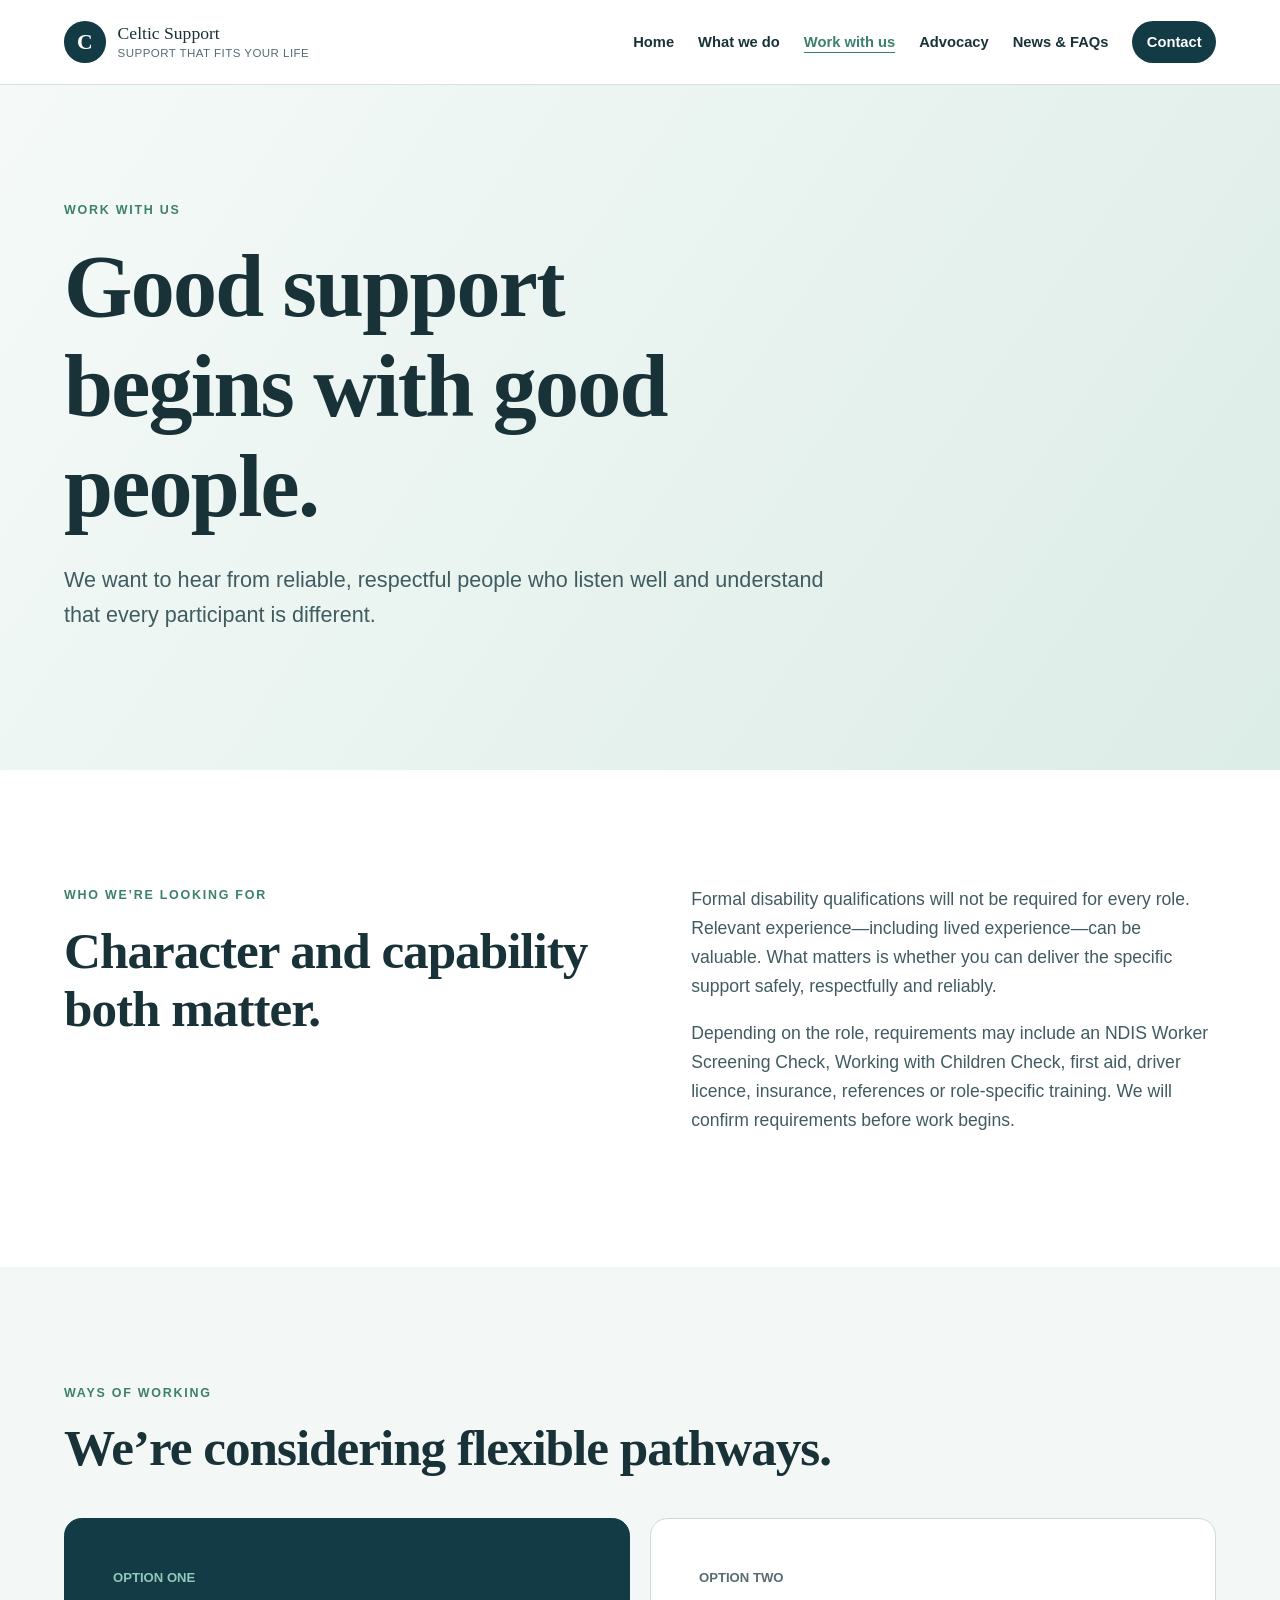
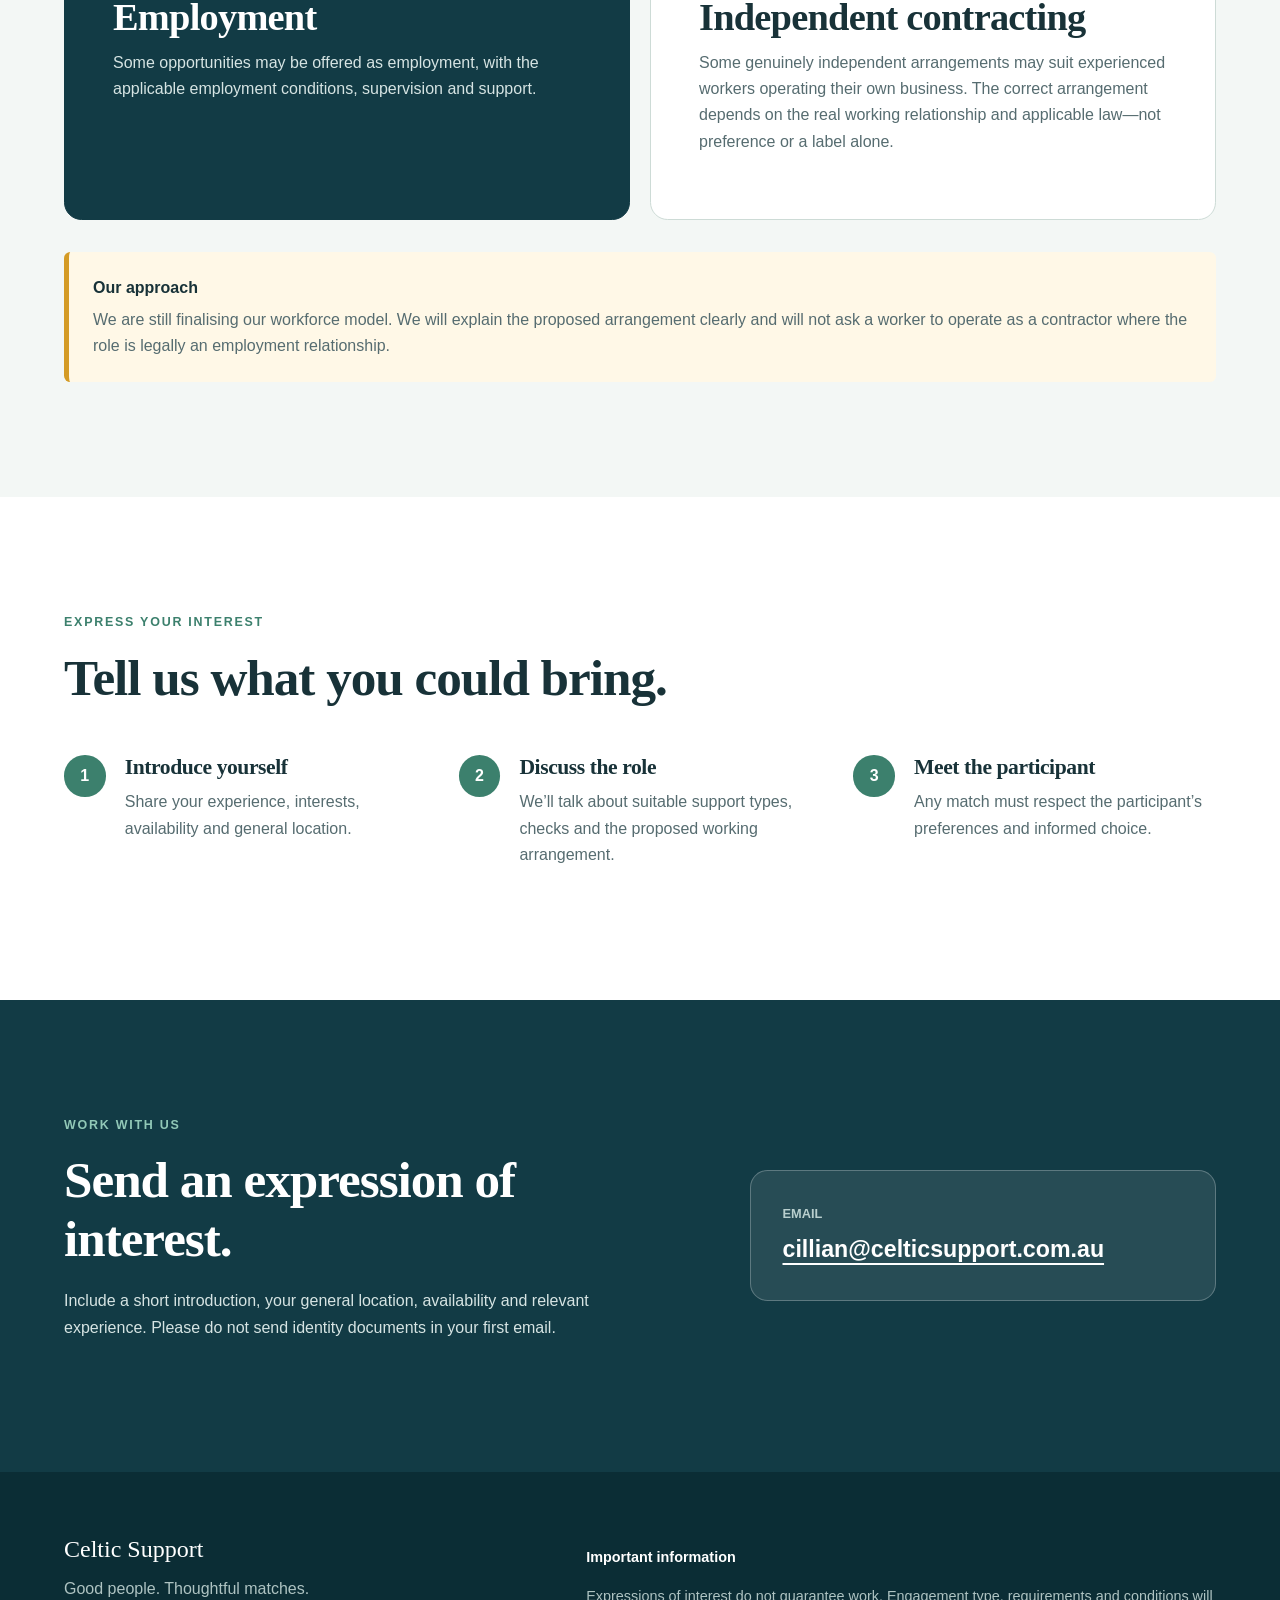
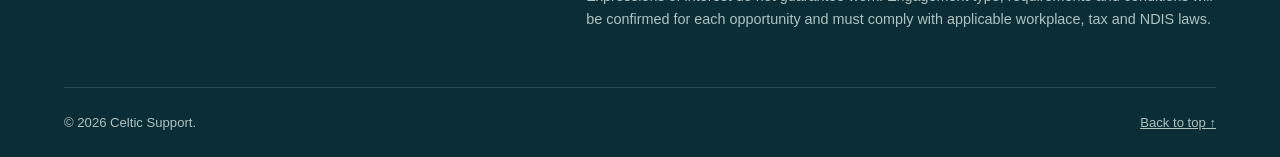
==== work-with-us.html @ fbe0ac85 "Restructure website into service pages" ====
<!doctype html><html lang="en-AU"><head><meta charset="utf-8"><meta name="viewport" content="width=device-width, initial-scale=1"><meta name="description" content="Work with Celtic Support as a disability support worker."><link rel="canonical" href="https://celticsupport.com.au/work-with-us.html"><link rel="stylesheet" href="styles.css"><title>Work With Us | Celtic Support</title></head><body>
<a class="skip-link" href="#main">Skip to main content</a><header class="site-header"><div class="container nav-wrap"><a class="brand" href="index.html"><span class="brand-mark" aria-hidden="true">C</span><span><strong>Celtic Support</strong><small>Support that fits your life</small></span></a><nav aria-label="Main navigation"><ul><li><a href="index.html">Home</a></li><li><a href="what-we-do.html">What we do</a></li><li><a aria-current="page" href="work-with-us.html">Work with us</a></li><li><a href="advocacy.html">Advocacy</a></li><li><a href="news-faq.html">News &amp; FAQs</a></li><li><a class="nav-contact" href="mailto:cillian@celticsupport.com.au?subject=Work%20with%20us">Contact</a></li></ul></nav></div></header>
<main id="main"><section class="page-hero"><div class="container"><p class="eyebrow">Work with us</p><h1>Good support begins with good people.</h1><p class="lead">We want to hear from reliable, respectful people who listen well and understand that every participant is different.</p></div></section>
<section><div class="container split"><div><p class="eyebrow">Who we’re looking for</p><h2>Character and capability both matter.</h2></div><div class="prose"><p>Formal disability qualifications will not be required for every role. Relevant experience—including lived experience—can be valuable. What matters is whether you can deliver the specific support safely, respectfully and reliably.</p><p>Depending on the role, requirements may include an NDIS Worker Screening Check, Working with Children Check, first aid, driver licence, insurance, references or role-specific training. We will confirm requirements before work begins.</p></div></div></section>
<section class="tinted"><div class="container"><p class="eyebrow">Ways of working</p><h2>We’re considering flexible pathways.</h2><div class="offer-grid"><article class="offer-card primary-offer"><p class="card-kicker">Option one</p><h3>Employment</h3><p>Some opportunities may be offered as employment, with the applicable employment conditions, supervision and support.</p></article><article class="offer-card"><p class="card-kicker">Option two</p><h3>Independent contracting</h3><p>Some genuinely independent arrangements may suit experienced workers operating their own business. The correct arrangement depends on the real working relationship and applicable law—not preference or a label alone.</p></article></div><div class="notice"><strong>Our approach</strong><p>We are still finalising our workforce model. We will explain the proposed arrangement clearly and will not ask a worker to operate as a contractor where the role is legally an employment relationship.</p></div></div></section>
<section><div class="container"><p class="eyebrow">Express your interest</p><h2>Tell us what you could bring.</h2><ol class="steps"><li><span>1</span><div><h3>Introduce yourself</h3><p>Share your experience, interests, availability and general location.</p></div></li><li><span>2</span><div><h3>Discuss the role</h3><p>We’ll talk about suitable support types, checks and the proposed working arrangement.</p></div></li><li><span>3</span><div><h3>Meet the participant</h3><p>Any match must respect the participant’s preferences and informed choice.</p></div></li></ol></div></section>
<section class="contact"><div class="container contact-inner"><div><p class="eyebrow light">Work with us</p><h2>Send an expression of interest.</h2><p>Include a short introduction, your general location, availability and relevant experience. Please do not send identity documents in your first email.</p></div><div class="contact-action"><p>Email</p><a href="mailto:cillian@celticsupport.com.au?subject=Expression%20of%20interest%20-%20support%20worker">cillian@celticsupport.com.au</a></div></div></section></main>
<footer><div class="container footer-grid"><div><a class="footer-brand" href="index.html">Celtic Support</a><p>Good people. Thoughtful matches.</p></div><div class="disclaimer"><p><strong>Important information</strong></p><p>Expressions of interest do not guarantee work. Engagement type, requirements and conditions will be confirmed for each opportunity and must comply with applicable workplace, tax and NDIS laws.</p></div></div><div class="container footer-bottom"><p>© 2026 Celtic Support.</p><a href="#main">Back to top ↑</a></div></footer></body></html>
---- styles.css ----
:root{--ink:#183238;--navy:#123b45;--deep:#0b2d35;--green:#3c806d;--mint:#dcece6;--pale:#f3f7f5;--white:#fff;--line:#cddbd6;--muted:#566c70;--max:72rem;--radius:1.1rem;--shadow:0 18px 50px rgba(11,45,53,.12)}
*{box-sizing:border-box}html{scroll-behavior:smooth;scroll-padding-top:6rem}body{margin:0;color:var(--ink);background:var(--white);font-family:Arial,"Helvetica Neue",sans-serif;font-size:1rem;line-height:1.65}a{color:inherit}h1,h2,h3,p{margin-top:0}h1,h2,h3{font-family:Georgia,"Times New Roman",serif;line-height:1.14;letter-spacing:-.02em}h1{max-width:13ch;font-size:clamp(2.65rem,7vw,5.5rem);margin-bottom:1.5rem}h2{font-size:clamp(2rem,4vw,3.4rem);margin-bottom:1.25rem}h3{font-size:1.35rem;margin-bottom:.6rem}.container{width:min(calc(100% - 2.5rem),var(--max));margin-inline:auto}.skip-link{position:fixed;z-index:100;top:.75rem;left:.75rem;padding:.7rem 1rem;background:var(--white);color:var(--deep);border:2px solid var(--deep);transform:translateY(-180%)}.skip-link:focus{transform:none}.site-header{position:sticky;top:0;z-index:20;background:rgba(255,255,255,.96);border-bottom:1px solid rgba(205,219,214,.8)}.nav-wrap{min-height:5.25rem;display:flex;align-items:center;justify-content:space-between;gap:2rem}.brand{display:flex;align-items:center;gap:.75rem;text-decoration:none;line-height:1.15}.brand-mark{display:grid;place-items:center;width:2.6rem;height:2.6rem;color:var(--white);background:var(--navy);border-radius:50%;font:bold 1.35rem Georgia,serif}.brand strong{display:block;font:1.1rem Georgia,serif}.brand small{display:block;margin-top:.18rem;color:var(--muted);font-size:.72rem;letter-spacing:.04em;text-transform:uppercase}.site-header ul{display:flex;align-items:center;gap:1.5rem;padding:0;margin:0;list-style:none}.site-header nav a{text-decoration:none;font-size:.92rem;font-weight:700}.site-header nav a:hover{text-decoration:underline;text-underline-offset:.3em}.nav-contact{display:inline-block;padding:.55rem .9rem;color:var(--white);background:var(--navy);border-radius:2rem}.hero{position:relative;overflow:hidden;padding:clamp(5rem,10vw,8.5rem) 0;background:linear-gradient(125deg,#f5faf8 0%,#edf6f2 55%,#dcece6 100%)}.hero:after{content:"";position:absolute;width:22rem;height:22rem;right:-8rem;top:-9rem;border:4rem solid rgba(60,128,109,.12);border-radius:50%}.hero-grid{position:relative;z-index:1;display:grid;grid-template-columns:minmax(0,1.55fr) minmax(17rem,.75fr);align-items:end;gap:clamp(3rem,8vw,7rem)}.eyebrow{margin-bottom:1rem;color:var(--green);font-size:.78rem;font-weight:800;letter-spacing:.14em;text-transform:uppercase}.lead{max-width:42rem;font-size:clamp(1.12rem,2vw,1.35rem);color:#405c61}.actions{display:flex;align-items:center;gap:1.5rem;flex-wrap:wrap;margin-top:2rem}.button{display:inline-block;padding:.9rem 1.25rem;color:var(--white);background:var(--navy);border:2px solid var(--navy);border-radius:.35rem;text-decoration:none;font-weight:700}.button:hover{background:var(--deep)}.text-link{font-weight:700;text-underline-offset:.3em}.hero-card{padding:2rem;background:var(--white);border-top:5px solid var(--green);border-radius:var(--radius);box-shadow:var(--shadow)}.hero-card h2{font-size:1.85rem}.card-kicker{margin-bottom:.5rem;color:var(--muted);font-size:.82rem;font-weight:700;text-transform:uppercase}.check-list{padding:0;margin:1.25rem 0 0;list-style:none}.check-list li{position:relative;padding:.8rem 0 .8rem 1.8rem;border-top:1px solid var(--line)}.check-list li:before{content:"✓";position:absolute;left:0;color:var(--green);font-weight:900}section{padding:clamp(4.5rem,9vw,7.5rem) 0}.split{display:grid;grid-template-columns:1fr 1fr;gap:clamp(3rem,8vw,7rem)}.prose{font-size:1.1rem;color:#415b60}.tinted{background:var(--pale)}.section-intro{max-width:43rem;color:var(--muted);font-size:1.08rem}.card-grid{display:grid;grid-template-columns:repeat(3,1fr);gap:1.1rem;margin-top:2.5rem}.service-card{min-height:15rem;padding:1.6rem;background:var(--white);border:1px solid var(--line);border-radius:.7rem}.service-card .number{display:block;margin-bottom:2.2rem;color:var(--green);font-size:.78rem;font-weight:800}.service-card p{margin:0;color:var(--muted)}.steps{display:grid;grid-template-columns:repeat(3,1fr);gap:2rem;padding:0;margin:3rem 0 0;list-style:none}.steps li{display:flex;gap:1.2rem}.steps li>span{display:grid;place-items:center;flex:0 0 2.6rem;height:2.6rem;color:var(--white);background:var(--green);border-radius:50%;font-weight:800}.steps p{color:var(--muted)}.faq-layout{display:grid;grid-template-columns:.7fr 1.3fr;gap:clamp(3rem,8vw,7rem)}details{border-top:1px solid var(--line)}details:last-child{border-bottom:1px solid var(--line)}summary{position:relative;padding:1.35rem 3rem 1.35rem 0;cursor:pointer;font-weight:800;list-style:none}summary::-webkit-details-marker{display:none}summary:after{content:"+";position:absolute;right:.3rem;top:1rem;color:var(--green);font-size:1.6rem;font-weight:400}details[open] summary:after{content:"–"}details p{padding:0 2rem 1.4rem 0;color:var(--muted)}.contact{color:var(--white);background:var(--navy)}.contact-inner{display:grid;grid-template-columns:1fr .8fr;align-items:center;gap:clamp(3rem,8vw,7rem)}.contact-inner>div:first-child p:last-child{max-width:39rem;color:#d6e4e3}.eyebrow.light{color:#91c8b7}.contact-action{padding:2rem;background:rgba(255,255,255,.09);border:1px solid rgba(255,255,255,.25);border-radius:var(--radius)}.contact-action p{margin-bottom:.35rem;color:#b9cfce;font-size:.8rem;font-weight:700;text-transform:uppercase}.contact-action a{display:block;overflow-wrap:anywhere;font-size:clamp(1.05rem,2.5vw,1.45rem);font-weight:800;text-underline-offset:.25em}.contact-action small{display:block;margin-top:1rem;color:#b9cfce}footer{padding:4rem 0 1.5rem;color:#dbe8e7;background:var(--deep)}.footer-grid{display:grid;grid-template-columns:.8fr 1.2fr;gap:clamp(3rem,8vw,7rem)}.footer-brand{color:var(--white);font:1.5rem Georgia,serif;text-decoration:none}.footer-grid p{margin-top:.65rem;color:#aec3c2}.disclaimer{font-size:.9rem}.disclaimer p:first-child{color:var(--white)}.footer-bottom{display:flex;justify-content:space-between;gap:2rem;padding-top:1.5rem;margin-top:2.5rem;border-top:1px solid rgba(255,255,255,.15);font-size:.82rem;color:#aec3c2}.footer-bottom p{margin:0}
:focus-visible{outline:3px solid #e3a72f;outline-offset:4px}@media (max-width:58rem){.nav-wrap{align-items:flex-start;flex-direction:column;padding:1rem 0}.site-header{position:relative}.site-header ul{gap:.45rem 1rem;flex-wrap:wrap}.nav-contact{padding:0;color:var(--ink);background:none}.hero-grid,.split,.faq-layout,.contact-inner,.footer-grid{grid-template-columns:1fr}.card-grid{grid-template-columns:repeat(2,1fr)}.steps{grid-template-columns:1fr;gap:1.4rem}}@media (max-width:38rem){.container{width:min(calc(100% - 1.5rem),var(--max))}.site-header nav a{font-size:.85rem}.brand small{display:none}.hero{padding-top:4rem}.card-grid{grid-template-columns:1fr}.service-card{min-height:0}.actions{align-items:flex-start;flex-direction:column}.button{width:100%;text-align:center}.footer-bottom{align-items:flex-start;flex-direction:column}}@media (prefers-reduced-motion:reduce){html{scroll-behavior:auto}}@media print{.site-header,.actions,.contact,footer{display:none}.hero,section{padding:2rem 0;background:#fff}.hero-grid,.split,.faq-layout{display:block}.hero-card{box-shadow:none}details{display:block}details p{display:block}.card-grid{grid-template-columns:repeat(2,1fr)}}
.secondary-card{background:var(--mint);border-color:#a8c9bd}.secondary-card .number{letter-spacing:.08em;text-transform:uppercase}
.site-header nav a[aria-current="page"]{color:var(--green);text-decoration:underline;text-underline-offset:.35em}.page-hero{padding:clamp(4.5rem,9vw,7.5rem) 0;background:linear-gradient(125deg,#f5faf8,#dcece6)}.page-hero h1{max-width:15ch}.page-hero .lead{max-width:48rem}.offer-grid{display:grid;grid-template-columns:repeat(2,1fr);gap:1.25rem;margin-top:2.5rem}.offer-card{padding:clamp(1.75rem,4vw,3rem);background:var(--white);border:1px solid var(--line);border-radius:var(--radius)}.offer-card h3{font-size:clamp(1.8rem,3vw,2.5rem)}.offer-card p:not(.card-kicker){color:var(--muted)}.primary-offer{color:var(--white);background:var(--navy);border-color:var(--navy)}.primary-offer p:not(.card-kicker){color:#d6e4e3}.primary-offer .card-kicker{color:#91c8b7}.notice{margin-top:2rem;padding:1.4rem 1.5rem;background:#fff8e7;border-left:5px solid #d49b25;border-radius:.4rem}.notice p{margin:.35rem 0 0;color:var(--muted)}.price-panel{padding:clamp(1.75rem,4vw,2.75rem);background:var(--white);border-top:5px solid var(--green);border-radius:var(--radius);box-shadow:var(--shadow)}.price-panel p{color:var(--muted)}.news-card{max-width:52rem;padding:clamp(2rem,5vw,4rem);background:var(--pale);border-left:6px solid var(--green);border-radius:var(--radius)}.news-card h2{font-size:clamp(1.8rem,4vw,2.8rem)}@media(max-width:58rem){.offer-grid{grid-template-columns:1fr}}
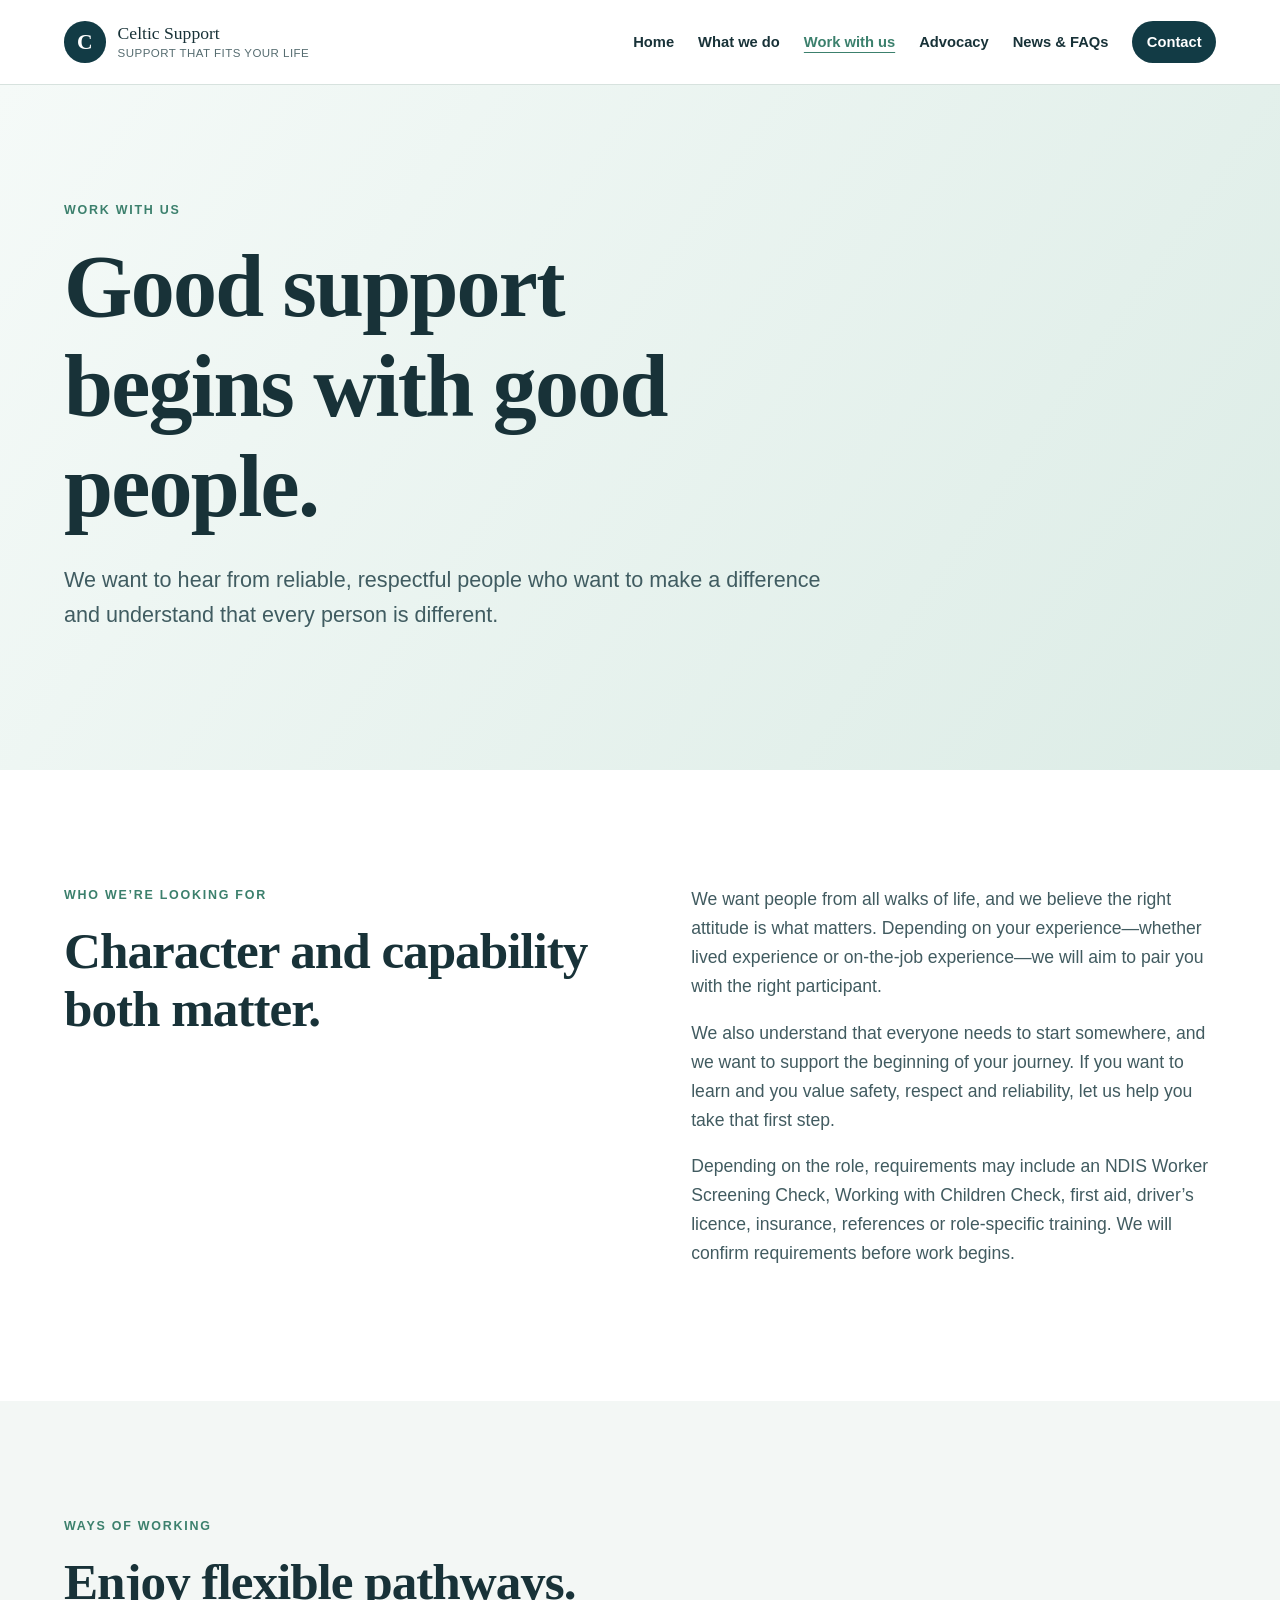
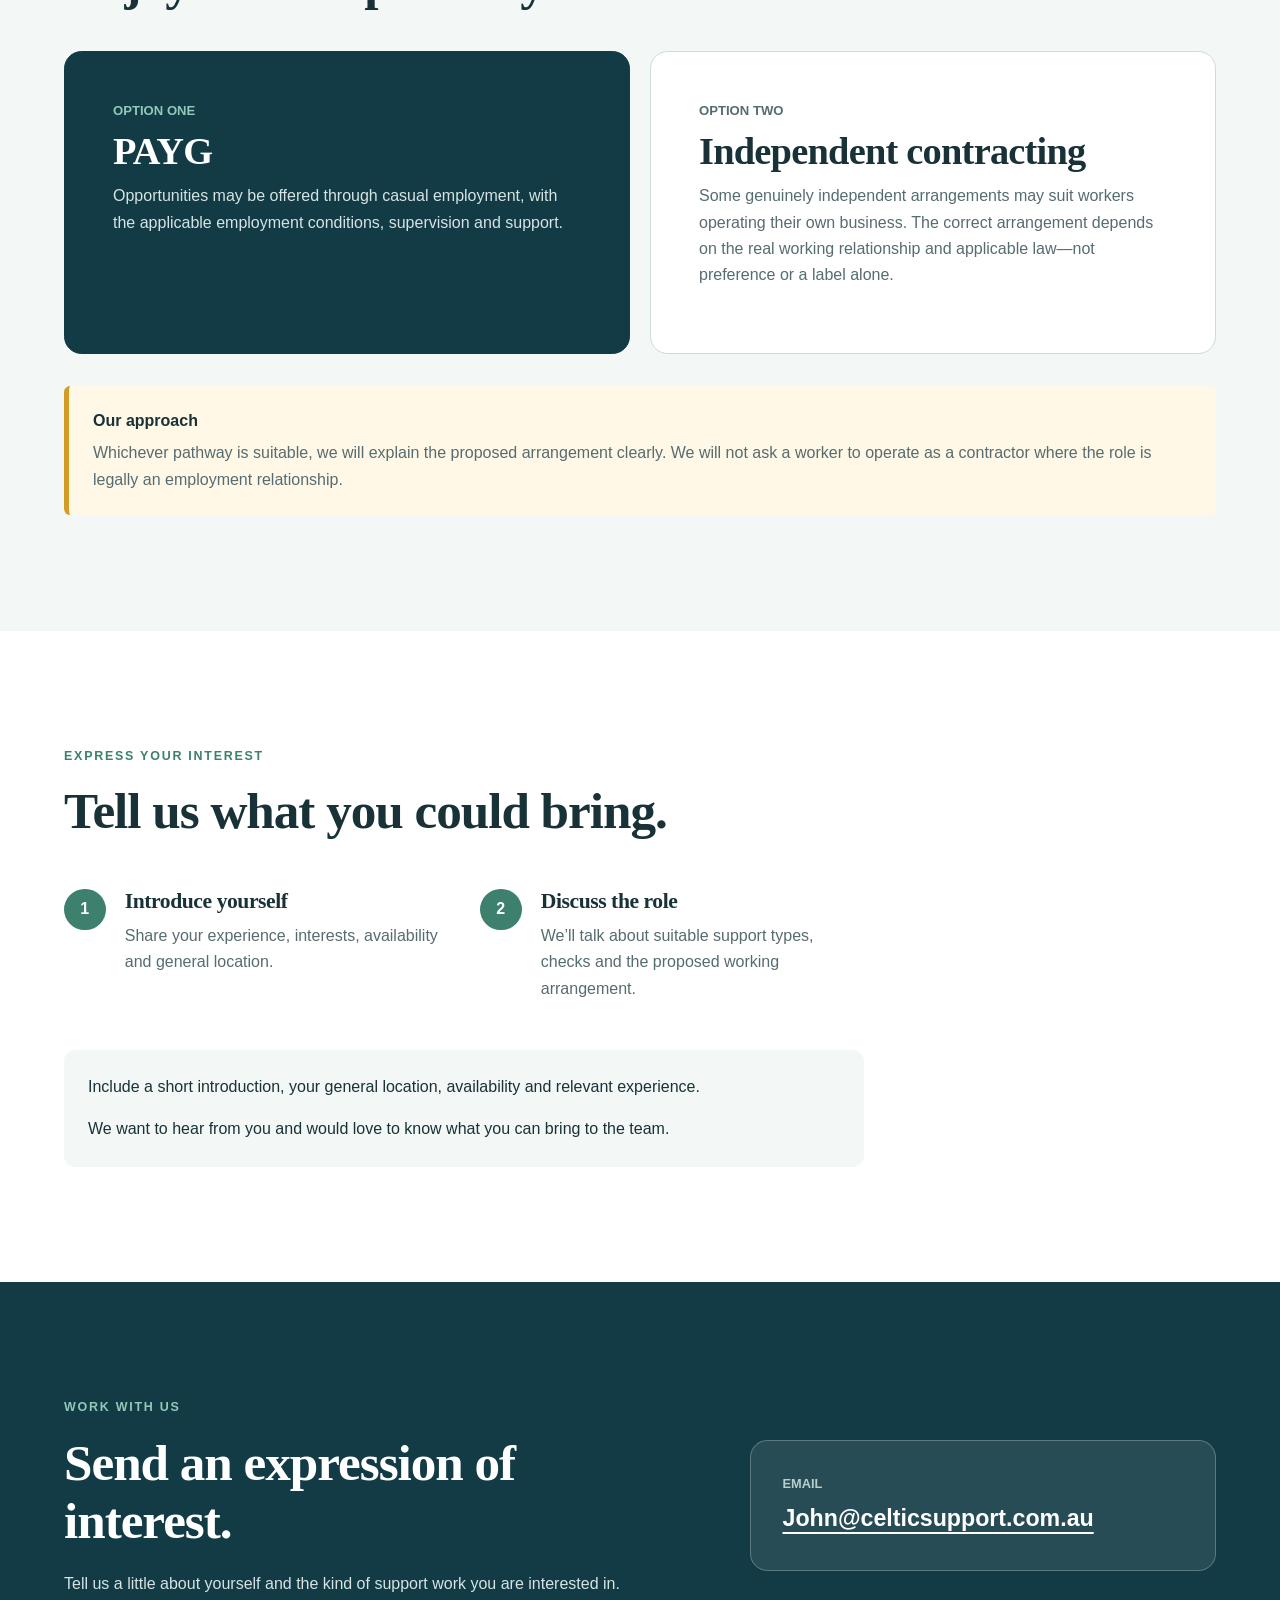
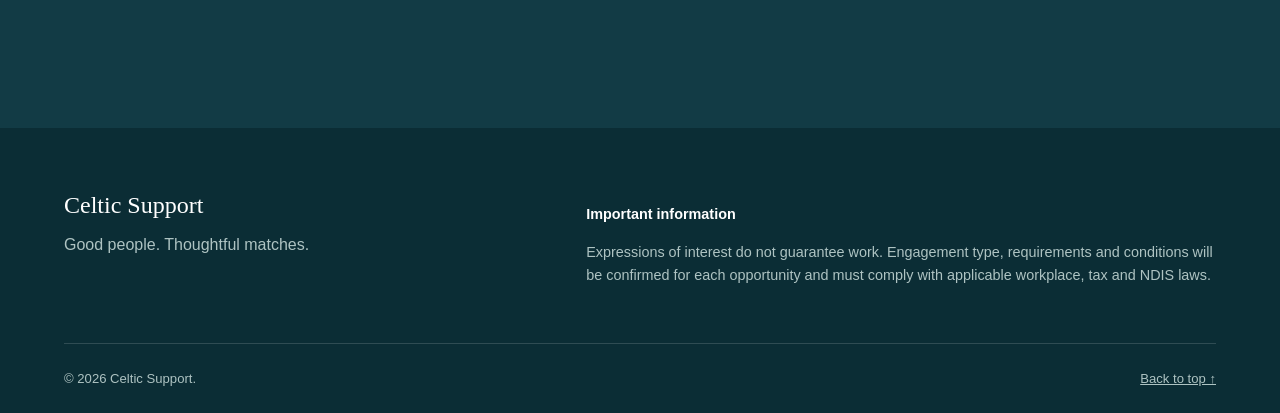
==== commit 208d5cfc: "Update Work With Us page" ====
--- a/work-with-us.html
+++ b/work-with-us.html
@@ -1,8 +1,8 @@
 <!doctype html><html lang="en-AU"><head><meta charset="utf-8"><meta name="viewport" content="width=device-width, initial-scale=1"><meta name="description" content="Work with Celtic Support as a disability support worker."><link rel="canonical" href="https://celticsupport.com.au/work-with-us.html"><link rel="stylesheet" href="styles.css"><title>Work With Us | Celtic Support</title></head><body>
-<a class="skip-link" href="#main">Skip to main content</a><header class="site-header"><div class="container nav-wrap"><a class="brand" href="index.html"><span class="brand-mark" aria-hidden="true">C</span><span><strong>Celtic Support</strong><small>Support that fits your life</small></span></a><nav aria-label="Main navigation"><ul><li><a href="index.html">Home</a></li><li><a href="what-we-do.html">What we do</a></li><li><a aria-current="page" href="work-with-us.html">Work with us</a></li><li><a href="advocacy.html">Advocacy</a></li><li><a href="news-faq.html">News &amp; FAQs</a></li><li><a class="nav-contact" href="mailto:cillian@celticsupport.com.au?subject=Work%20with%20us">Contact</a></li></ul></nav></div></header>
-<main id="main"><section class="page-hero"><div class="container"><p class="eyebrow">Work with us</p><h1>Good support begins with good people.</h1><p class="lead">We want to hear from reliable, respectful people who listen well and understand that every participant is different.</p></div></section>
-<section><div class="container split"><div><p class="eyebrow">Who we’re looking for</p><h2>Character and capability both matter.</h2></div><div class="prose"><p>Formal disability qualifications will not be required for every role. Relevant experience—including lived experience—can be valuable. What matters is whether you can deliver the specific support safely, respectfully and reliably.</p><p>Depending on the role, requirements may include an NDIS Worker Screening Check, Working with Children Check, first aid, driver licence, insurance, references or role-specific training. We will confirm requirements before work begins.</p></div></div></section>
-<section class="tinted"><div class="container"><p class="eyebrow">Ways of working</p><h2>We’re considering flexible pathways.</h2><div class="offer-grid"><article class="offer-card primary-offer"><p class="card-kicker">Option one</p><h3>Employment</h3><p>Some opportunities may be offered as employment, with the applicable employment conditions, supervision and support.</p></article><article class="offer-card"><p class="card-kicker">Option two</p><h3>Independent contracting</h3><p>Some genuinely independent arrangements may suit experienced workers operating their own business. The correct arrangement depends on the real working relationship and applicable law—not preference or a label alone.</p></article></div><div class="notice"><strong>Our approach</strong><p>We are still finalising our workforce model. We will explain the proposed arrangement clearly and will not ask a worker to operate as a contractor where the role is legally an employment relationship.</p></div></div></section>
-<section><div class="container"><p class="eyebrow">Express your interest</p><h2>Tell us what you could bring.</h2><ol class="steps"><li><span>1</span><div><h3>Introduce yourself</h3><p>Share your experience, interests, availability and general location.</p></div></li><li><span>2</span><div><h3>Discuss the role</h3><p>We’ll talk about suitable support types, checks and the proposed working arrangement.</p></div></li><li><span>3</span><div><h3>Meet the participant</h3><p>Any match must respect the participant’s preferences and informed choice.</p></div></li></ol></div></section>
-<section class="contact"><div class="container contact-inner"><div><p class="eyebrow light">Work with us</p><h2>Send an expression of interest.</h2><p>Include a short introduction, your general location, availability and relevant experience. Please do not send identity documents in your first email.</p></div><div class="contact-action"><p>Email</p><a href="mailto:cillian@celticsupport.com.au?subject=Expression%20of%20interest%20-%20support%20worker">cillian@celticsupport.com.au</a></div></div></section></main>
+<a class="skip-link" href="#main">Skip to main content</a><header class="site-header"><div class="container nav-wrap"><a class="brand" href="index.html"><span class="brand-mark" aria-hidden="true">C</span><span><strong>Celtic Support</strong><small>Support that fits your life</small></span></a><nav aria-label="Main navigation"><ul><li><a href="index.html">Home</a></li><li><a href="what-we-do.html">What we do</a></li><li><a aria-current="page" href="work-with-us.html">Work with us</a></li><li><a href="advocacy.html">Advocacy</a></li><li><a href="news-faq.html">News &amp; FAQs</a></li><li><a class="nav-contact" href="mailto:John@celticsupport.com.au?subject=Work%20with%20us">Contact</a></li></ul></nav></div></header>
+<main id="main"><section class="page-hero"><div class="container"><p class="eyebrow">Work with us</p><h1>Good support begins with good people.</h1><p class="lead">We want to hear from reliable, respectful people who want to make a difference and understand that every person is different.</p></div></section>
+<section><div class="container split"><div><p class="eyebrow">Who we’re looking for</p><h2>Character and capability both matter.</h2></div><div class="prose"><p>We want people from all walks of life, and we believe the right attitude is what matters. Depending on your experience—whether lived experience or on-the-job experience—we will aim to pair you with the right participant.</p><p>We also understand that everyone needs to start somewhere, and we want to support the beginning of your journey. If you want to learn and you value safety, respect and reliability, let us help you take that first step.</p><p>Depending on the role, requirements may include an NDIS Worker Screening Check, Working with Children Check, first aid, driver’s licence, insurance, references or role-specific training. We will confirm requirements before work begins.</p></div></div></section>
+<section class="tinted"><div class="container"><p class="eyebrow">Ways of working</p><h2>Enjoy flexible pathways.</h2><div class="offer-grid"><article class="offer-card primary-offer"><p class="card-kicker">Option one</p><h3>PAYG</h3><p>Opportunities may be offered through casual employment, with the applicable employment conditions, supervision and support.</p></article><article class="offer-card"><p class="card-kicker">Option two</p><h3>Independent contracting</h3><p>Some genuinely independent arrangements may suit workers operating their own business. The correct arrangement depends on the real working relationship and applicable law—not preference or a label alone.</p></article></div><div class="notice"><strong>Our approach</strong><p>Whichever pathway is suitable, we will explain the proposed arrangement clearly. We will not ask a worker to operate as a contractor where the role is legally an employment relationship.</p></div></div></section>
+<section><div class="container"><p class="eyebrow">Express your interest</p><h2>Tell us what you could bring.</h2><ol class="steps two-steps"><li><span>1</span><div><h3>Introduce yourself</h3><p>Share your experience, interests, availability and general location.</p></div></li><li><span>2</span><div><h3>Discuss the role</h3><p>We’ll talk about suitable support types, checks and the proposed working arrangement.</p></div></li></ol><div class="interest-copy"><p>Include a short introduction, your general location, availability and relevant experience.</p><p>We want to hear from you and would love to know what you can bring to the team.</p></div></div></section>
+<section class="contact"><div class="container contact-inner"><div><p class="eyebrow light">Work with us</p><h2>Send an expression of interest.</h2><p>Tell us a little about yourself and the kind of support work you are interested in.</p></div><div class="contact-action"><p>Email</p><a href="mailto:John@celticsupport.com.au?subject=Expression%20of%20interest%20-%20support%20worker">John@celticsupport.com.au</a></div></div></section></main>
 <footer><div class="container footer-grid"><div><a class="footer-brand" href="index.html">Celtic Support</a><p>Good people. Thoughtful matches.</p></div><div class="disclaimer"><p><strong>Important information</strong></p><p>Expressions of interest do not guarantee work. Engagement type, requirements and conditions will be confirmed for each opportunity and must comply with applicable workplace, tax and NDIS laws.</p></div></div><div class="container footer-bottom"><p>© 2026 Celtic Support.</p><a href="#main">Back to top ↑</a></div></footer></body></html>
--- a/styles.css
+++ b/styles.css
@@ -3,3 +3,4 @@
 :focus-visible{outline:3px solid #e3a72f;outline-offset:4px}@media (max-width:58rem){.nav-wrap{align-items:flex-start;flex-direction:column;padding:1rem 0}.site-header{position:relative}.site-header ul{gap:.45rem 1rem;flex-wrap:wrap}.nav-contact{padding:0;color:var(--ink);background:none}.hero-grid,.split,.faq-layout,.contact-inner,.footer-grid{grid-template-columns:1fr}.card-grid{grid-template-columns:repeat(2,1fr)}.steps{grid-template-columns:1fr;gap:1.4rem}}@media (max-width:38rem){.container{width:min(calc(100% - 1.5rem),var(--max))}.site-header nav a{font-size:.85rem}.brand small{display:none}.hero{padding-top:4rem}.card-grid{grid-template-columns:1fr}.service-card{min-height:0}.actions{align-items:flex-start;flex-direction:column}.button{width:100%;text-align:center}.footer-bottom{align-items:flex-start;flex-direction:column}}@media (prefers-reduced-motion:reduce){html{scroll-behavior:auto}}@media print{.site-header,.actions,.contact,footer{display:none}.hero,section{padding:2rem 0;background:#fff}.hero-grid,.split,.faq-layout{display:block}.hero-card{box-shadow:none}details{display:block}details p{display:block}.card-grid{grid-template-columns:repeat(2,1fr)}}
 .secondary-card{background:var(--mint);border-color:#a8c9bd}.secondary-card .number{letter-spacing:.08em;text-transform:uppercase}
 .site-header nav a[aria-current="page"]{color:var(--green);text-decoration:underline;text-underline-offset:.35em}.page-hero{padding:clamp(4.5rem,9vw,7.5rem) 0;background:linear-gradient(125deg,#f5faf8,#dcece6)}.page-hero h1{max-width:15ch}.page-hero .lead{max-width:48rem}.offer-grid{display:grid;grid-template-columns:repeat(2,1fr);gap:1.25rem;margin-top:2.5rem}.offer-card{padding:clamp(1.75rem,4vw,3rem);background:var(--white);border:1px solid var(--line);border-radius:var(--radius)}.offer-card h3{font-size:clamp(1.8rem,3vw,2.5rem)}.offer-card p:not(.card-kicker){color:var(--muted)}.primary-offer{color:var(--white);background:var(--navy);border-color:var(--navy)}.primary-offer p:not(.card-kicker){color:#d6e4e3}.primary-offer .card-kicker{color:#91c8b7}.notice{margin-top:2rem;padding:1.4rem 1.5rem;background:#fff8e7;border-left:5px solid #d49b25;border-radius:.4rem}.notice p{margin:.35rem 0 0;color:var(--muted)}.price-panel{padding:clamp(1.75rem,4vw,2.75rem);background:var(--white);border-top:5px solid var(--green);border-radius:var(--radius);box-shadow:var(--shadow)}.price-panel p{color:var(--muted)}.news-card{max-width:52rem;padding:clamp(2rem,5vw,4rem);background:var(--pale);border-left:6px solid var(--green);border-radius:var(--radius)}.news-card h2{font-size:clamp(1.8rem,4vw,2.8rem)}@media(max-width:58rem){.offer-grid{grid-template-columns:1fr}}
+.steps.two-steps{grid-template-columns:repeat(2,1fr);max-width:50rem}.interest-copy{max-width:50rem;margin-top:2rem;padding:1.5rem;background:var(--pale);border-radius:.7rem}.interest-copy p:last-child{margin-bottom:0}@media(max-width:58rem){.steps.two-steps{grid-template-columns:1fr}}
